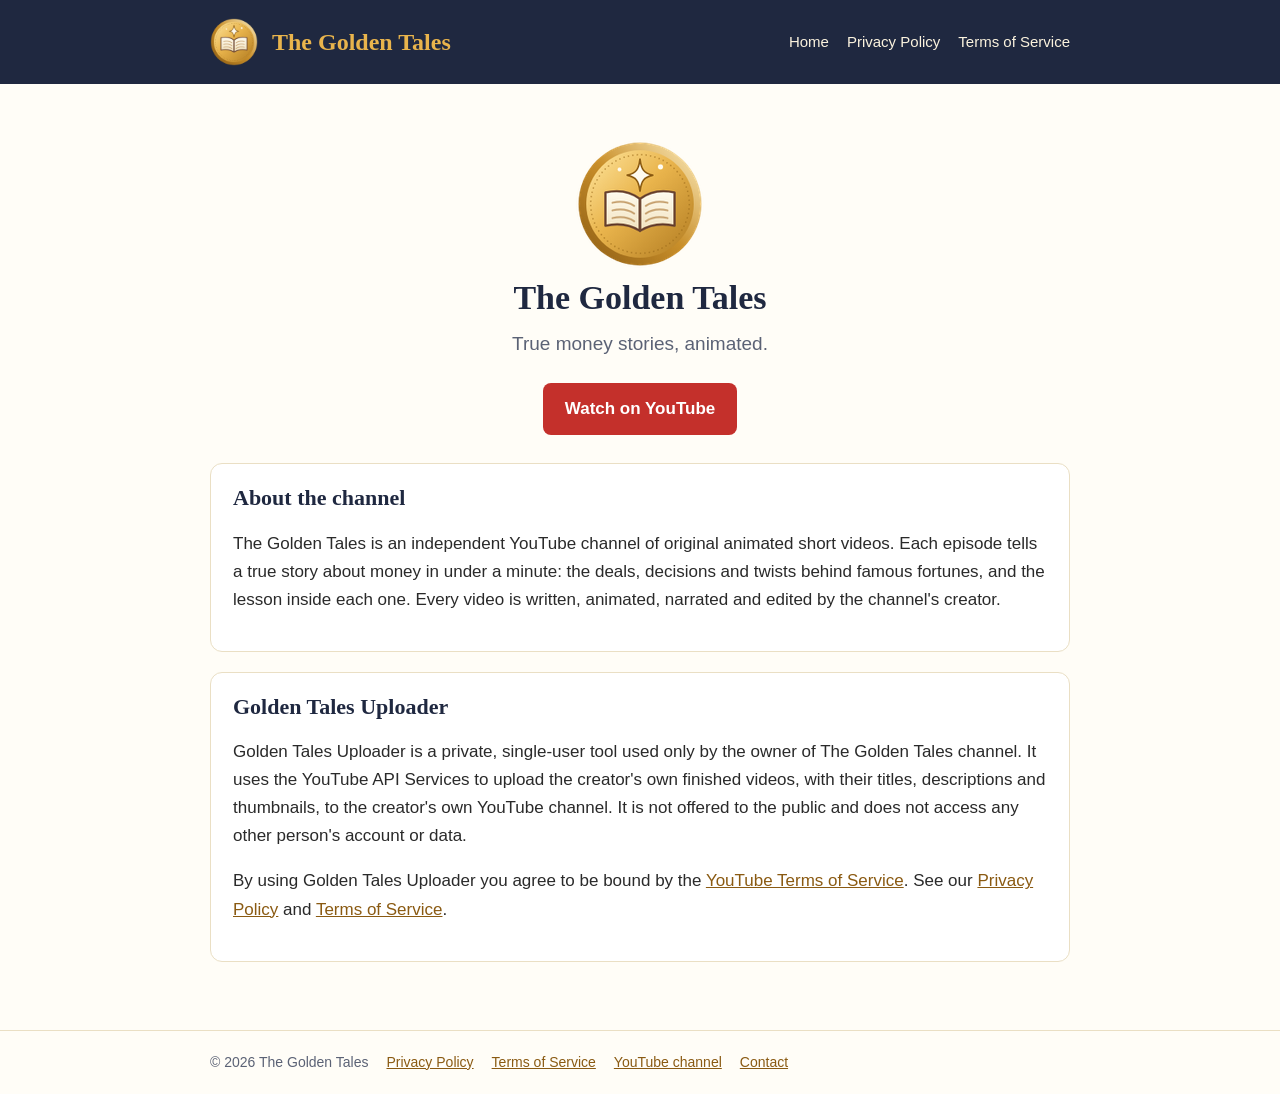
==== index.html @ b68bb93e "The Golden Tales website: home, privacy policy, terms" ====
<!doctype html>
<html lang="en"><head>
<meta charset="utf-8"><meta name="viewport" content="width=device-width, initial-scale=1">
<title>The Golden Tales</title>
<meta name="description" content="True money stories, animated. Original animated short videos about famous fortunes and money decisions.">
<link rel="icon" href="favicon.png"><link rel="stylesheet" href="style.css">
</head><body>
<header><div class="wrap">
  <img src="logo.png" alt="The Golden Tales logo"><a class="name" href="index.html">The Golden Tales</a>
  <nav><a href="index.html">Home</a><a href="privacy.html">Privacy Policy</a><a href="terms.html">Terms of Service</a></nav>
</div></header>
<main><div class="wrap">
  <section class="hero">
    <img src="logo.png" alt="">
    <h1>The Golden Tales</h1>
    <p class="tagline">True money stories, animated.</p>
    <a class="btn" href="https://www.youtube.com/@TheGoldenTales.official">Watch on YouTube</a>
  </section>

  <div class="card">
    <h2>About the channel</h2>
    <p>The Golden Tales is an independent YouTube channel of original animated short videos. Each episode tells a true story about money in under a minute: the deals, decisions and twists behind famous fortunes, and the lesson inside each one. Every video is written, animated, narrated and edited by the channel's creator.</p>
  </div>

  <div class="card">
    <h2>Golden Tales Uploader</h2>
    <p>Golden Tales Uploader is a private, single-user tool used only by the owner of The Golden Tales channel. It uses the YouTube API Services to upload the creator's own finished videos, with their titles, descriptions and thumbnails, to the creator's own YouTube channel. It is not offered to the public and does not access any other person's account or data.</p>
    <p>By using Golden Tales Uploader you agree to be bound by the <a href="https://www.youtube.com/t/terms">YouTube Terms of Service</a>. See our <a href="privacy.html">Privacy Policy</a> and <a href="terms.html">Terms of Service</a>.</p>
  </div>
</div></main>
<footer><div class="wrap">
  <span>&copy; 2026 The Golden Tales</span>
  <a href="privacy.html">Privacy Policy</a><a href="terms.html">Terms of Service</a>
  <a href="https://www.youtube.com/@TheGoldenTales.official">YouTube channel</a>
  <a href="mailto:manoj.ahuja.vid@gmail.com">Contact</a>
</div></footer>
</body></html>
---- style.css ----
:root { --navy:#1F2840; --gold:#E9B44C; --cream:#FBF3DE; --ink:#2A2A2A; --muted:#5B6275; }
* { box-sizing: border-box; }
body { margin: 0; font: 17px/1.65 "Noto Sans", -apple-system, "Segoe UI", Roboto, sans-serif; color: var(--ink); background: #FFFDF7; }
a { color: #8A5A12; }
header { background: var(--navy); color: var(--cream); padding: 18px 16px; }
header .wrap { display: flex; align-items: center; gap: 14px; flex-wrap: wrap; }
header img { width: 48px; height: 48px; }
header .name { font: 700 24px/1.2 Georgia, "Noto Serif", serif; color: var(--gold); text-decoration: none; }
nav { margin-left: auto; display: flex; gap: 18px; flex-wrap: wrap; }
nav a { color: var(--cream); text-decoration: none; font-size: 15px; }
nav a:hover { color: var(--gold); }
.wrap { max-width: 860px; margin: 0 auto; }
main { padding: 32px 16px 48px; }
h1 { font: 700 34px/1.25 Georgia, "Noto Serif", serif; color: var(--navy); margin: 0 0 8px; }
h2 { font: 700 22px/1.3 Georgia, "Noto Serif", serif; color: var(--navy); margin: 32px 0 8px; }
.hero { text-align: center; padding: 24px 0 8px; }
.hero img { width: 128px; height: 128px; }
.tagline { color: var(--muted); font-size: 19px; margin: 0 0 24px; }
.btn { display: inline-block; background: #C4302B; color: #fff; text-decoration: none; padding: 12px 22px; border-radius: 8px; font-weight: 700; }
.btn:hover { background: #A52622; }
.card { background: #fff; border: 1px solid #EADFC4; border-radius: 12px; padding: 20px 22px; margin: 20px 0; }
.meta { color: var(--muted); font-size: 15px; }
footer { border-top: 1px solid #EADFC4; padding: 20px 16px; color: var(--muted); font-size: 14px; }
footer .wrap { display: flex; gap: 18px; flex-wrap: wrap; }
.card h2:first-child { margin-top: 0; }
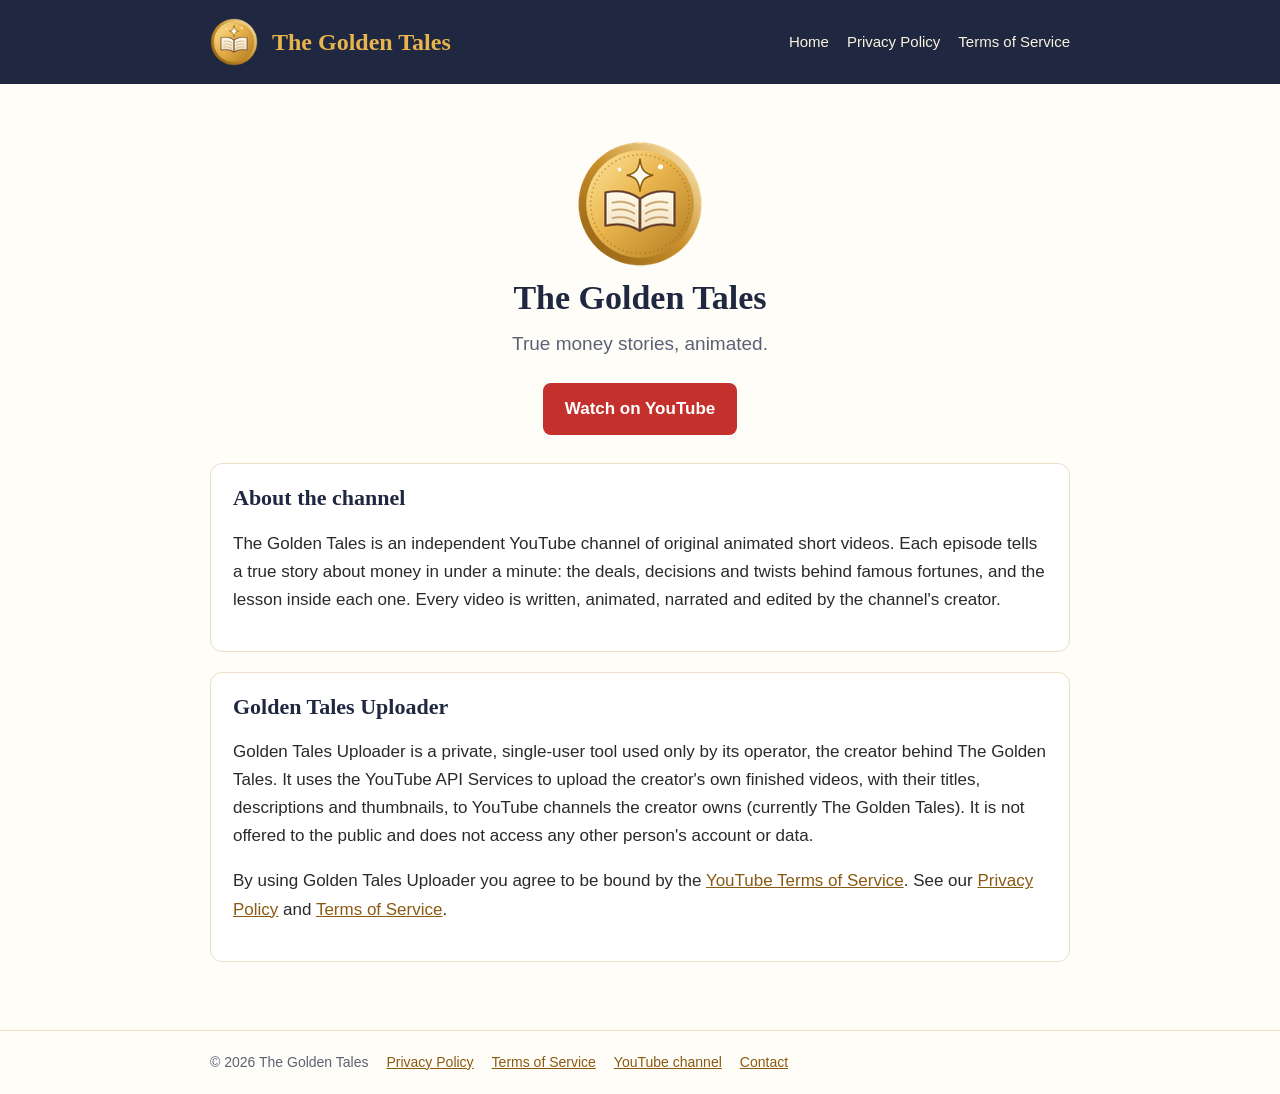
==== commit aa72489e: "Cover all channels the creator owns" ====
--- a/index.html
+++ b/index.html
@@ -24,7 +24,7 @@
 
   <div class="card">
     <h2>Golden Tales Uploader</h2>
-    <p>Golden Tales Uploader is a private, single-user tool used only by the owner of The Golden Tales channel. It uses the YouTube API Services to upload the creator's own finished videos, with their titles, descriptions and thumbnails, to the creator's own YouTube channel. It is not offered to the public and does not access any other person's account or data.</p>
+    <p>Golden Tales Uploader is a private, single-user tool used only by its operator, the creator behind The Golden Tales. It uses the YouTube API Services to upload the creator's own finished videos, with their titles, descriptions and thumbnails, to YouTube channels the creator owns (currently The Golden Tales). It is not offered to the public and does not access any other person's account or data.</p>
     <p>By using Golden Tales Uploader you agree to be bound by the <a href="https://www.youtube.com/t/terms">YouTube Terms of Service</a>. See our <a href="privacy.html">Privacy Policy</a> and <a href="terms.html">Terms of Service</a>.</p>
   </div>
 </div></main>
